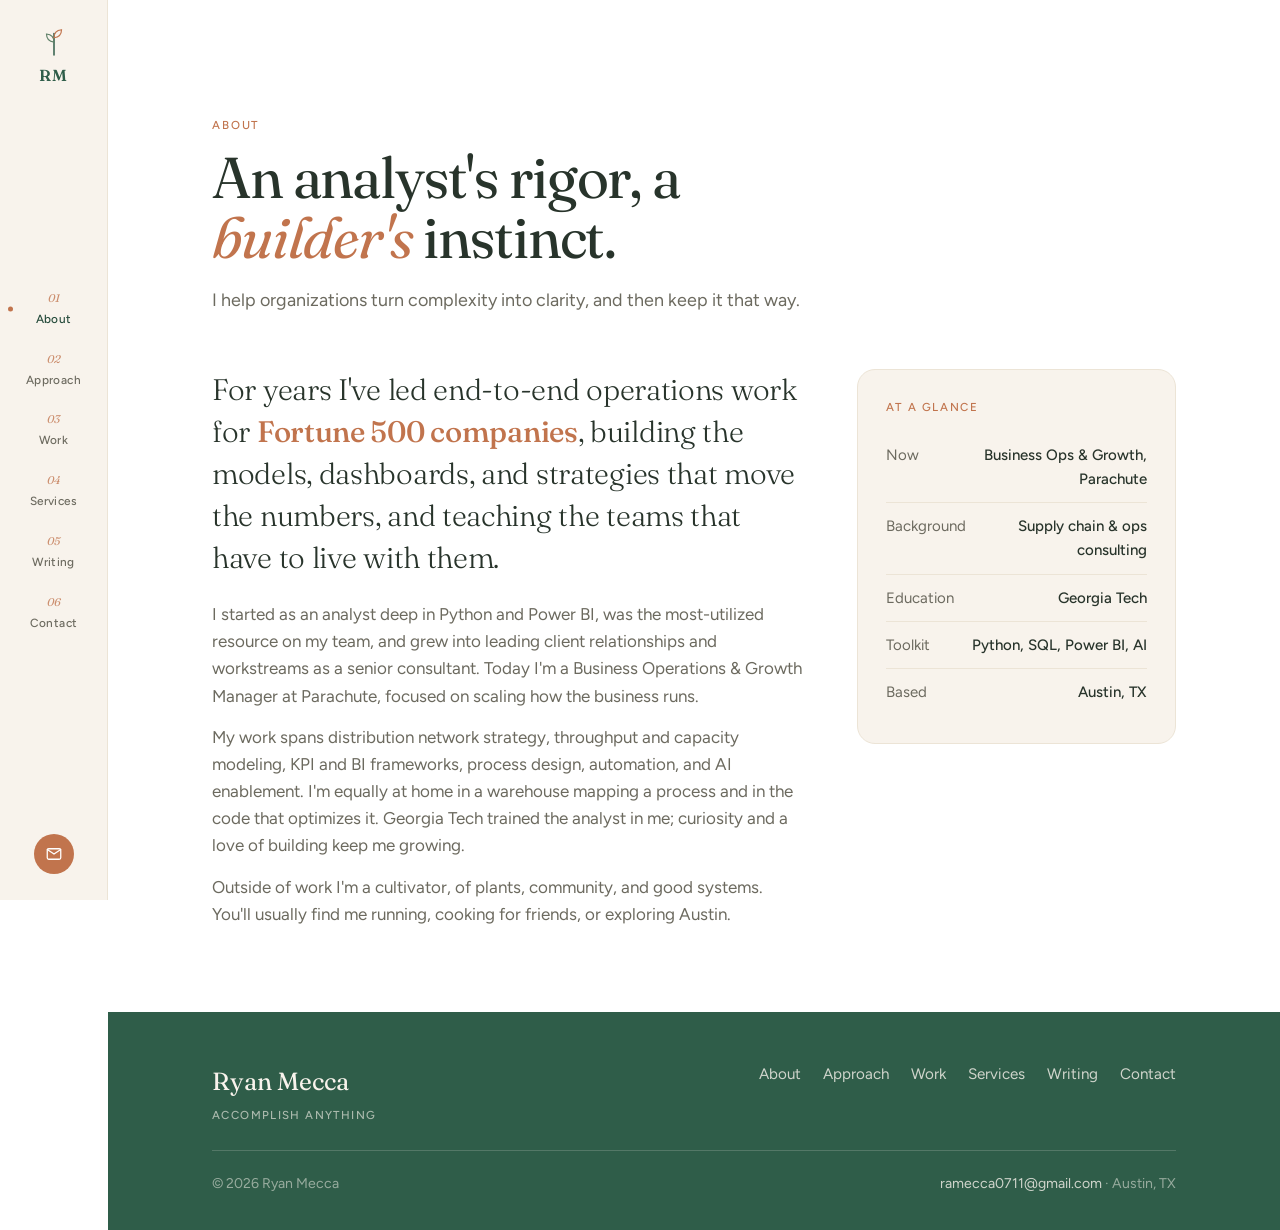
==== about.html @ 759ca228 "Split into multi-page site with side-rail nav + Approach page Pages: Home, About, Approach, Work, Se" ====
<!DOCTYPE html>
<html lang="en">
<head>
<meta charset="UTF-8" />
<meta name="viewport" content="width=device-width, initial-scale=1.0" />
<title>About | Ryan Mecca</title>
<meta name="description" content="Ryan Mecca: an analyst's rigor and a builder's instinct. Supply chain and operations consultant, now Business Operations & Growth Manager at Parachute." />
<link rel="preconnect" href="https://fonts.googleapis.com" />
<link rel="preconnect" href="https://fonts.gstatic.com" crossorigin />
<link href="https://fonts.googleapis.com/css2?family=Fraunces:ital,opsz,wght@0,9..144,300..600;1,9..144,300..500&family=Figtree:wght@300..600&display=swap" rel="stylesheet" />
<link rel="stylesheet" href="styles.css" />
</head>
<body>
<main class="page">
  <section>
    <div class="inner">
      <div class="phead sr">
        <span class="kicker label">About</span>
        <h1>An analyst's rigor, a <em>builder's</em> instinct.</h1>
        <p>I help organizations turn complexity into clarity, and then keep it that way.</p>
      </div>
      <div class="about-grid" style="margin-top:54px">
        <div class="sr">
          <p class="about-lead">
            For years I've led end-to-end operations work for <b>Fortune 500 companies</b>, building the
            models, dashboards, and strategies that move the numbers, and teaching the teams that have to
            live with them.
          </p>
          <div class="about-body">
            <p>I started as an analyst deep in Python and Power BI, was the most-utilized resource on my team,
            and grew into leading client relationships and workstreams as a senior consultant. Today I'm a
            Business Operations &amp; Growth Manager at Parachute, focused on scaling how the business runs.</p>
            <p>My work spans distribution network strategy, throughput and capacity modeling, KPI and BI
            frameworks, process design, automation, and AI enablement. I'm equally at home in a warehouse
            mapping a process and in the code that optimizes it. Georgia Tech trained the analyst in me;
            curiosity and a love of building keep me growing.</p>
            <p>Outside of work I'm a cultivator, of plants, community, and good systems. You'll usually find me
            running, cooking for friends, or exploring Austin.</p>
          </div>
        </div>
        <div class="about-card sr">
          <h4>At a glance</h4>
          <ul>
            <li><span>Now</span><span>Business Ops &amp; Growth, Parachute</span></li>
            <li><span>Background</span><span>Supply chain &amp; ops consulting</span></li>
            <li><span>Education</span><span>Georgia Tech</span></li>
            <li><span>Toolkit</span><span>Python, SQL, Power BI, AI</span></li>
            <li><span>Based</span><span>Austin, TX</span></li>
          </ul>
        </div>
      </div>
    </div>
  </section>
</main>
<script src="site.js"></script>
</body>
</html>
---- styles.css ----
:root {
  --bg: #ffffff;
  --cream: #f8f3ec;
  --cream-2: #f1e8da;
  --ink: #28342b;
  --muted: #6c6a5f;
  --green: #2f5d49;
  --green-700: #244a3a;
  --clay: #c1744d;
  --clay-700: #a55f3c;
  --clay-soft: #f5e4d6;
  --line: #ece4d6;
  --radius: 18px;
  --radius-lg: 26px;
  --rail: 108px;
  --maxw: 1060px;
}
* { margin: 0; padding: 0; box-sizing: border-box; }
html { scroll-behavior: smooth; }
body { background: var(--bg); color: var(--ink); font-family: "Figtree", sans-serif; font-size: 17px; line-height: 1.6; -webkit-font-smoothing: antialiased; overflow-x: hidden; }
::selection { background: var(--clay-soft); color: var(--green-700); }
a { color: inherit; text-decoration: none; }
img { max-width: 100%; display: block; }
.serif { font-family: "Fraunces", serif; }
.label { font-weight: 500; font-size: 0.72rem; letter-spacing: 0.16em; text-transform: uppercase; }

/* ---------- SIDE RAIL ---------- */
#rail {
  position: fixed; top: 0; left: 0; bottom: 0; width: var(--rail); z-index: 100;
  background: var(--cream); border-right: 1px solid var(--line);
  display: flex; flex-direction: column; align-items: center; padding: 26px 0;
}
.rail-logo { display: flex; flex-direction: column; align-items: center; gap: 7px; }
.rail-logo svg { width: 24px; height: 30px; }
.rail-logo .rm { font-family: "Fraunces", serif; font-weight: 600; font-size: 1rem; color: var(--green); letter-spacing: 0.04em; }
.rail-nav { flex: 1; display: flex; flex-direction: column; justify-content: center; gap: 22px; }
.rail-nav a { display: flex; flex-direction: column; align-items: center; gap: 2px; color: var(--muted); transition: color .2s ease; position: relative; }
.rail-nav a .rn-n { font-family: "Fraunces", serif; font-style: italic; font-size: 0.7rem; color: var(--clay); opacity: .8; }
.rail-nav a .rn-l { font-size: 0.74rem; font-weight: 500; letter-spacing: 0.03em; }
.rail-nav a:hover { color: var(--green-700); }
.rail-nav a.active { color: var(--green-700); }
.rail-nav a.active::before { content: ""; position: absolute; left: -18px; top: 50%; transform: translateY(-50%); width: 5px; height: 5px; border-radius: 50%; background: var(--clay); }
.rail-cta { width: 40px; height: 40px; border-radius: 50%; background: var(--clay); color: #fff; display: flex; align-items: center; justify-content: center; transition: background .2s ease; }
.rail-cta:hover { background: var(--clay-700); }
.rail-cta svg { width: 18px; height: 18px; }
.rail-toggle { display: none; }

/* ---------- PAGE SHELL ---------- */
.page { margin-left: var(--rail); }
.inner { max-width: var(--maxw); margin: 0 auto; padding: 0 48px; }
.page > section, .page > .band { padding: 84px 0; }
.page > section:first-child { padding-top: 116px; }

/* page header */
.phead { max-width: 60ch; }
.phead .kicker { color: var(--clay); margin-bottom: 14px; display: block; }
.phead h1 { font-family: "Fraunces", serif; font-weight: 400; font-size: clamp(2.3rem, 4.6vw, 3.6rem); letter-spacing: -0.02em; line-height: 1.04; }
.phead h1 em { font-style: italic; color: var(--clay); }
.phead p { color: var(--muted); margin-top: 18px; font-size: 1.12rem; }

.sec-head { margin-bottom: 44px; max-width: 56ch; }
.sec-head .kicker { color: var(--clay); margin-bottom: 12px; display: block; }
.sec-head h2 { font-family: "Fraunces", serif; font-weight: 400; font-size: clamp(1.8rem, 3.4vw, 2.5rem); letter-spacing: -0.02em; line-height: 1.1; }
.sec-head h2 em { font-style: italic; color: var(--clay); }
.sec-head p { color: var(--muted); margin-top: 14px; font-size: 1.06rem; }

/* reveal */
.sr { opacity: 0; transform: translateY(20px); transition: opacity .7s ease, transform .7s cubic-bezier(.2,.7,.2,1); }
.sr.in { opacity: 1; transform: translateY(0); }

/* buttons */
.btn { padding: 14px 28px; border-radius: 100px; font-weight: 500; font-size: 0.96rem; display: inline-flex; align-items: center; gap: 9px; transition: background .25s ease, color .25s ease, border-color .25s ease, transform .2s ease; }
.btn-primary { background: var(--clay); color: #fff; box-shadow: 0 8px 22px rgba(193,116,77,0.28); }
.btn-primary:hover { background: var(--clay-700); transform: translateY(-1px); }
.btn-ghost { color: var(--green-700); border: 1px solid var(--line); }
.btn-ghost:hover { border-color: var(--green); }

/* ---------- HERO (home) ---------- */
.hero { padding-top: 116px; }
.hero-grid { display: grid; grid-template-columns: 1.1fr 0.9fr; gap: 56px; align-items: center; }
.hi { color: var(--clay); margin-bottom: 18px; }
.hero h1 { font-family: "Fraunces", serif; font-weight: 400; font-size: clamp(2.5rem, 4.6vw, 4rem); line-height: 1.05; letter-spacing: -0.02em; }
.hero h1 em { font-style: italic; color: var(--clay); }
.hero-sub { margin-top: 22px; max-width: 42ch; font-size: 1.12rem; color: var(--muted); }
.hero-actions { margin-top: 32px; display: flex; gap: 14px; flex-wrap: wrap; align-items: center; }
.portrait { position: relative; }
.portrait .frame { aspect-ratio: 4 / 5; border-radius: var(--radius-lg); overflow: hidden; background: linear-gradient(150deg, var(--cream), var(--clay-soft)); display: flex; flex-direction: column; align-items: center; justify-content: center; gap: 10px; box-shadow: 0 30px 60px rgba(40,52,43,0.10); }
.portrait .frame .mono { font-family: "Fraunces", serif; font-size: 3.4rem; color: var(--green); opacity: 0.5; }
.portrait .frame .hint { color: var(--muted); font-size: 0.86rem; }
.portrait .badge { position: absolute; left: -22px; bottom: 30px; background: #fff; border: 1px solid var(--line); border-radius: 100px; padding: 10px 18px; display: flex; align-items: center; gap: 10px; box-shadow: 0 12px 28px rgba(40,52,43,0.10); font-size: 0.9rem; font-weight: 500; }
.portrait .badge .dot { width: 9px; height: 9px; border-radius: 50%; background: var(--clay); }
.proof { margin-top: 52px; display: flex; flex-wrap: wrap; gap: 10px 26px; color: var(--muted); font-size: 0.9rem; align-items: center; }
.proof b { color: var(--green-700); font-weight: 600; }
.proof .sep { width: 4px; height: 4px; border-radius: 50%; background: var(--line); }
.home-teaser { margin-top: 18px; }
.home-teaser a { color: var(--clay-700); font-weight: 500; border-bottom: 1px solid var(--clay-soft); }

/* ---------- WAYS ---------- */
.ways-grid { display: grid; grid-template-columns: 1fr 1fr; gap: 22px; }
.way { background: var(--cream); border: 1px solid var(--line); border-radius: var(--radius-lg); padding: 36px 34px; }
.way .ic { width: 46px; height: 46px; border-radius: 14px; display: flex; align-items: center; justify-content: center; margin-bottom: 18px; }
.way.a .ic { background: var(--clay-soft); color: var(--clay-700); }
.way.b .ic { background: #e4eee7; color: var(--green); }
.way .ic svg { width: 24px; height: 24px; }
.way h3 { font-family: "Fraunces", serif; font-weight: 500; font-size: 1.5rem; margin-bottom: 10px; }
.way p { color: var(--muted); }
.way .tag { display: inline-block; margin-top: 15px; font-size: 0.82rem; color: var(--green-700); background: #e4eee7; padding: 5px 13px; border-radius: 100px; font-weight: 500; }
.way.a .tag { color: var(--clay-700); background: var(--clay-soft); }

/* ---------- APPROACH PILLARS ---------- */
.pillars { display: grid; grid-template-columns: repeat(3, 1fr); gap: 22px; }
.pillar { background: var(--bg); border: 1px solid var(--line); border-radius: var(--radius); padding: 32px 28px; }
.pillar .pn { font-family: "Fraunces", serif; font-style: italic; color: var(--clay); font-size: 1.1rem; }
.pillar h3 { font-family: "Fraunces", serif; font-weight: 500; font-size: 1.4rem; margin: 10px 0 10px; }
.pillar p { color: var(--muted); font-size: 0.96rem; }
@media (max-width: 820px) { .pillars { grid-template-columns: 1fr; } }

/* ---------- ABOUT ---------- */
.about-grid { display: grid; grid-template-columns: 1.3fr 0.7fr; gap: 52px; align-items: start; }
.about-lead { font-family: "Fraunces", serif; font-weight: 300; font-size: clamp(1.4rem,2.4vw,1.85rem); line-height: 1.42; letter-spacing: -0.01em; }
.about-lead b { font-weight: 500; color: var(--clay); }
.about-body { color: var(--muted); margin-top: 22px; }
.about-body p + p { margin-top: 14px; }
.about-card { background: var(--cream); border: 1px solid var(--line); border-radius: var(--radius); padding: 28px; }
.about-card h4 { font-size: 0.72rem; letter-spacing: 0.14em; text-transform: uppercase; color: var(--clay); margin-bottom: 16px; font-weight: 500; }
.about-card li { list-style: none; padding: 11px 0; border-bottom: 1px solid var(--line); display: flex; justify-content: space-between; gap: 14px; font-size: 0.94rem; }
.about-card li:last-child { border-bottom: none; }
.about-card li span:first-child { color: var(--muted); }
.about-card li span:last-child { font-weight: 500; text-align: right; }

/* ---------- WORK CARDS ---------- */
.work-sub { color: var(--clay); font-weight: 500; letter-spacing: 0.1em; text-transform: uppercase; font-size: 0.72rem; margin: 0 0 20px; }
.cards { display: grid; grid-template-columns: repeat(3, 1fr); gap: 20px; }
.cards + .work-sub { margin-top: 50px; }
.card { background: var(--bg); border: 1px solid var(--line); border-radius: var(--radius); padding: 28px 26px; display: flex; flex-direction: column; gap: 13px; transition: transform .3s ease, box-shadow .3s ease; min-height: 235px; }
.card:hover { transform: translateY(-5px); box-shadow: 0 18px 38px rgba(40,52,43,0.10); }
.card .tag { font-size: 0.69rem; letter-spacing: 0.1em; text-transform: uppercase; color: var(--clay); font-weight: 500; }
.card h3 { font-family: "Fraunces", serif; font-weight: 500; font-size: 1.45rem; line-height: 1.05; }
.card p { font-size: 0.94rem; color: var(--muted); flex: 1; }
.card .chips { display: flex; flex-wrap: wrap; gap: 6px; }
.card .metric { font-size: 0.73rem; background: var(--cream-2); color: var(--green-700); padding: 4px 10px; border-radius: 100px; }
.card .soon { font-size: 0.73rem; color: var(--muted); border: 1px dashed var(--line); padding: 4px 10px; border-radius: 100px; align-self: flex-start; }

/* ---------- SERVICES ---------- */
.svc-grid { display: grid; grid-template-columns: repeat(3, 1fr); gap: 18px; }
.svc { background: var(--bg); border: 1px solid var(--line); border-radius: var(--radius); padding: 30px 28px; transition: background .3s ease, transform .3s ease; }
.svc:hover { background: var(--cream); transform: translateY(-3px); }
.svc .n { font-family: "Fraunces", serif; font-style: italic; color: var(--clay); font-size: 1rem; }
.svc h3 { font-family: "Fraunces", serif; font-weight: 500; font-size: 1.25rem; margin: 8px 0 8px; }
.svc p { color: var(--muted); font-size: 0.93rem; }

/* ---------- WRITING ---------- */
.band-green { background: var(--green); color: var(--cream); border-radius: var(--radius-lg); padding: 52px 48px; }
.band-green .sec-head .kicker { color: var(--clay-soft); }
.band-green .sec-head h2 { color: #fdfbf6; }
.band-green .sec-head h2 em { color: var(--clay-soft); }
.wr-grid { display: grid; grid-template-columns: 1.15fr 0.85fr; gap: 50px; align-items: start; }
.wr-col h4 { font-size: 0.72rem; letter-spacing: 0.14em; text-transform: uppercase; color: var(--clay-soft); margin-bottom: 18px; font-weight: 500; }
.post { padding: 20px 0; border-top: 1px solid rgba(248,243,236,0.18); }
.post:first-of-type { border-top: none; padding-top: 0; }
.post h5 { font-family: "Fraunces", serif; font-weight: 500; font-size: 1.25rem; margin-bottom: 5px; }
.post p { font-size: 0.92rem; color: rgba(248,243,236,0.74); }
.post .meta { font-size: 0.72rem; letter-spacing: 0.06em; text-transform: uppercase; color: rgba(248,243,236,0.5); margin-top: 7px; display: inline-block; }
.res { display: block; padding: 15px 0; border-top: 1px solid rgba(248,243,236,0.18); transition: color .2s; }
.res:first-of-type { border-top: none; padding-top: 0; }
.res:hover .rt { color: #fff; }
.res .rt { font-weight: 500; }
.res .rd { font-size: 0.87rem; color: rgba(248,243,236,0.64); margin-top: 3px; }

/* ---------- CONTACT ---------- */
.contact-grid { display: grid; grid-template-columns: 1fr 1.1fr; gap: 52px; align-items: start; }
.contact-direct .label { color: var(--muted); display: block; margin-bottom: 6px; }
.contact-direct a { font-family: "Fraunces", serif; font-size: 1.3rem; color: var(--green-700); border-bottom: 1px solid var(--clay); }
form { display: grid; gap: 15px; }
.field { display: grid; gap: 7px; }
.field .label { color: var(--muted); }
.field input, .field textarea, .field select { background: var(--bg); border: 1px solid var(--line); border-radius: 12px; padding: 13px 15px; font-family: inherit; font-size: 1rem; color: var(--ink); transition: border-color .2s ease, box-shadow .2s ease; }
.field input:focus, .field textarea:focus, .field select:focus { outline: none; border-color: var(--clay); box-shadow: 0 0 0 3px rgba(193,116,77,0.14); }
.field textarea { resize: vertical; min-height: 130px; }
.form-row { display: grid; grid-template-columns: 1fr 1fr; gap: 15px; }
form button { justify-self: start; background: var(--clay); color: #fff; border: none; padding: 14px 32px; border-radius: 100px; font-family: inherit; font-size: 0.98rem; font-weight: 500; cursor: pointer; transition: background .25s ease; }
form button:hover { background: var(--clay-700); }
.form-note { font-size: 0.84rem; color: var(--muted); }

/* ---------- FOOTER ---------- */
#site-foot { margin-left: var(--rail); background: var(--green); color: var(--cream); padding: 50px 0 34px; }
#site-foot .inner { display: flex; flex-direction: column; gap: 22px; }
.foot-row { display: flex; justify-content: space-between; align-items: flex-start; gap: 26px; flex-wrap: wrap; padding-bottom: 26px; border-bottom: 1px solid rgba(248,243,236,0.18); }
.foot-brand .name { font-family: "Fraunces", serif; font-size: 1.55rem; }
.foot-brand .tag { color: rgba(248,243,236,0.62); margin-top: 4px; letter-spacing: 0.12em; }
.foot-nav { display: flex; gap: 22px; flex-wrap: wrap; }
.foot-nav a { color: rgba(248,243,236,0.8); transition: color .2s; font-size: 0.95rem; }
.foot-nav a:hover { color: #fff; }
.foot-meta { display: flex; justify-content: space-between; gap: 14px; flex-wrap: wrap; color: rgba(248,243,236,0.52); font-size: 0.88rem; }
.foot-meta a { color: rgba(248,243,236,0.8); }

/* ---------- RESPONSIVE ---------- */
@media (max-width: 980px) { .cards, .svc-grid { grid-template-columns: 1fr 1fr; } .about-grid, .contact-grid, .wr-grid, .ways-grid { grid-template-columns: 1fr; gap: 36px; } }
@media (max-width: 860px) {
  :root { --rail: 0px; }
  #rail { flex-direction: row; bottom: auto; height: 62px; width: 100%; padding: 0 22px; justify-content: space-between; align-items: center; }
  .rail-nav { position: fixed; top: 62px; left: 0; right: 0; background: var(--cream); border-bottom: 1px solid var(--line); flex-direction: column; justify-content: flex-start; gap: 0; padding: 8px 22px 18px; transform: translateY(-12px); opacity: 0; pointer-events: none; transition: opacity .25s ease, transform .25s ease; }
  body.menu-open .rail-nav { opacity: 1; transform: translateY(0); pointer-events: auto; }
  .rail-nav a { flex-direction: row; gap: 10px; justify-content: flex-start; padding: 13px 0; border-bottom: 1px solid var(--line); width: 100%; }
  .rail-nav a.active::before { display: none; }
  .rail-cta { display: none; }
  .rail-toggle { display: inline-flex; background: none; border: none; color: var(--green-700); cursor: pointer; padding: 8px; }
  .rail-toggle svg { width: 24px; height: 24px; }
  .page { margin-left: 0; padding-top: 62px; }
  #site-foot { margin-left: 0; }
  .hero { padding-top: 40px; }
  .page > section:first-child { padding-top: 56px; }
  .hero-grid { grid-template-columns: 1fr; gap: 38px; }
  .portrait { max-width: 360px; } .portrait .badge { left: 14px; }
  .inner { padding: 0 26px; }
  .band-green { padding: 40px 28px; }
}
@media (max-width: 560px) { .cards, .svc-grid { grid-template-columns: 1fr; } .form-row { grid-template-columns: 1fr; } }
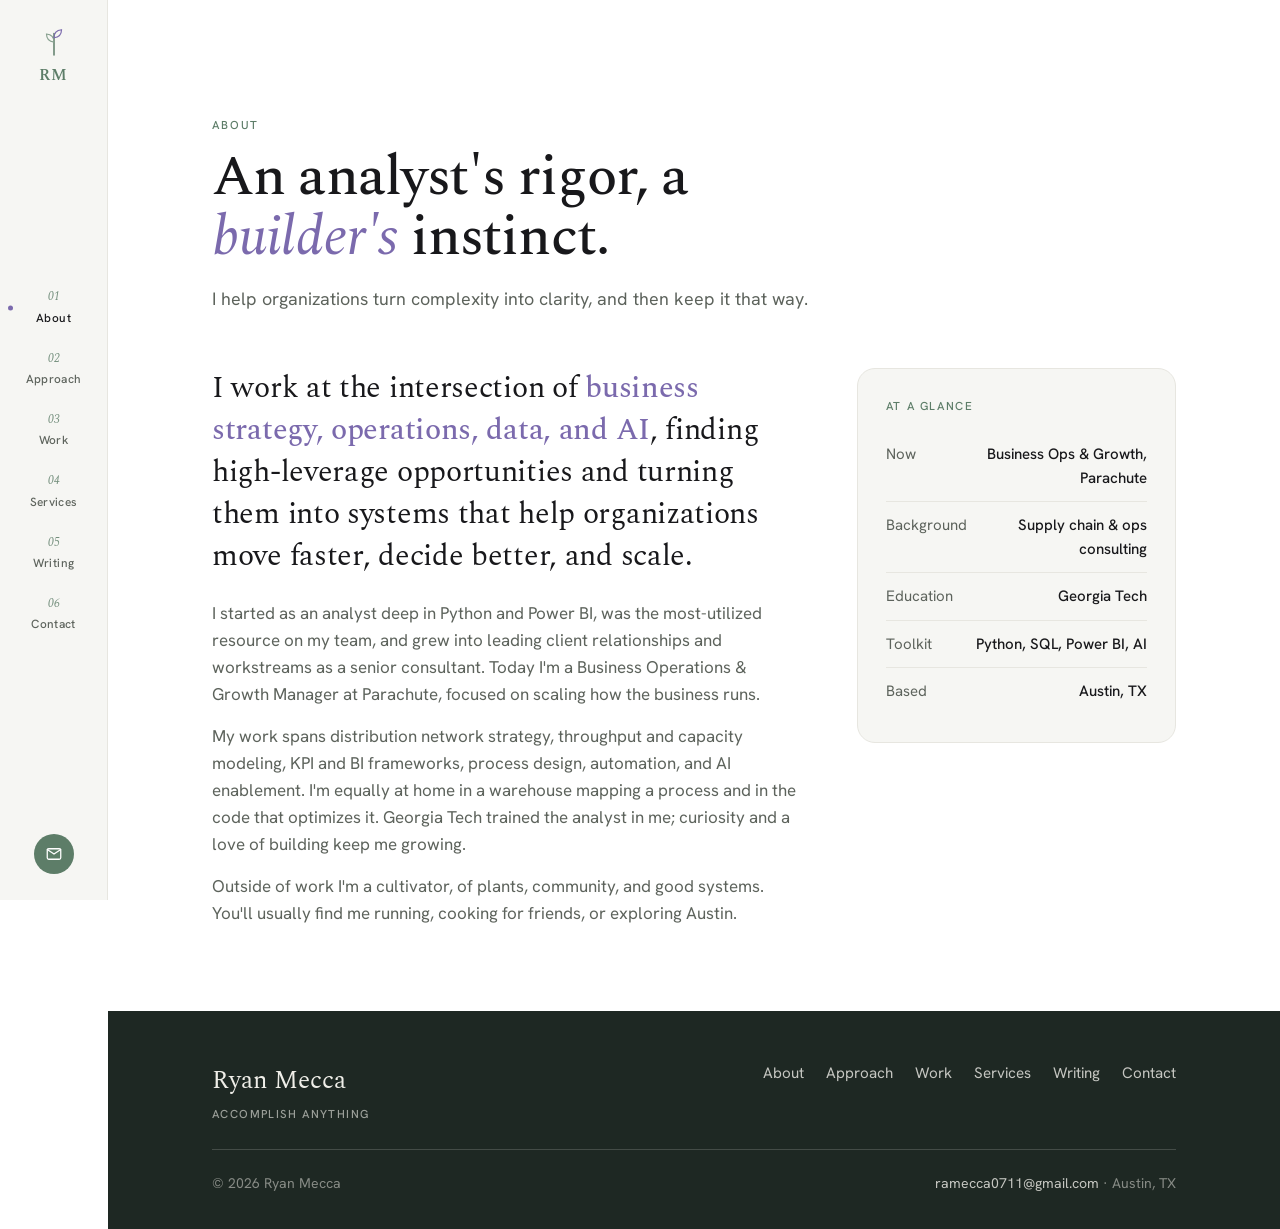
==== commit 16da662b: "New theme (ink & sage + lavender highlights), Spectral/Hanken fonts, judgment positioning Switch pal" ====
--- a/about.html
+++ b/about.html
@@ -7,7 +7,7 @@
 <meta name="description" content="Ryan Mecca: an analyst's rigor and a builder's instinct. Supply chain and operations consultant, now Business Operations & Growth Manager at Parachute." />
 <link rel="preconnect" href="https://fonts.googleapis.com" />
 <link rel="preconnect" href="https://fonts.gstatic.com" crossorigin />
-<link href="https://fonts.googleapis.com/css2?family=Fraunces:ital,opsz,wght@0,9..144,300..600;1,9..144,300..500&family=Figtree:wght@300..600&display=swap" rel="stylesheet" />
+<link href="https://fonts.googleapis.com/css2?family=Spectral:ital,wght@0,300;0,400;0,500;0,600;1,400;1,500&family=Hanken+Grotesk:wght@300..600&display=swap" rel="stylesheet" />
 <link rel="stylesheet" href="styles.css" />
 </head>
 <body>
@@ -22,9 +22,9 @@
       <div class="about-grid" style="margin-top:54px">
         <div class="sr">
           <p class="about-lead">
-            For years I've led end-to-end operations work for <b>Fortune 500 companies</b>, building the
-            models, dashboards, and strategies that move the numbers, and teaching the teams that have to
-            live with them.
+            I work at the intersection of <b>business strategy, operations, data, and AI</b>, finding
+            high-leverage opportunities and turning them into systems that help organizations move faster,
+            decide better, and scale.
           </p>
           <div class="about-body">
             <p>I started as an analyst deep in Python and Power BI, was the most-utilized resource on my team,
--- a/styles.css
+++ b/styles.css
@@ -1,15 +1,17 @@
 :root {
   --bg: #ffffff;
-  --cream: #f8f3ec;
-  --cream-2: #f1e8da;
-  --ink: #28342b;
-  --muted: #6c6a5f;
-  --green: #2f5d49;
-  --green-700: #244a3a;
-  --clay: #c1744d;
-  --clay-700: #a55f3c;
-  --clay-soft: #f5e4d6;
-  --line: #ece4d6;
+  --paper: #f6f6f3;
+  --paper-2: #ecebe4;
+  --ink: #18181b;
+  --muted: #5d635c;
+  --sage: #5d7d68;
+  --sage-700: #496552;
+  --sage-soft: #e7eee9;
+  --lav: #7b6aad;
+  --lav-700: #685a9a;
+  --lav-soft: #efebf6;
+  --dark: #1e2823;
+  --line: #e7e6e0;
   --radius: 18px;
   --radius-lg: 26px;
   --rail: 108px;
@@ -17,31 +19,31 @@
 }
 * { margin: 0; padding: 0; box-sizing: border-box; }
 html { scroll-behavior: smooth; }
-body { background: var(--bg); color: var(--ink); font-family: "Figtree", sans-serif; font-size: 17px; line-height: 1.6; -webkit-font-smoothing: antialiased; overflow-x: hidden; }
-::selection { background: var(--clay-soft); color: var(--green-700); }
+body { background: var(--bg); color: var(--ink); font-family: "Hanken Grotesk", sans-serif; font-size: 17px; line-height: 1.6; -webkit-font-smoothing: antialiased; overflow-x: hidden; }
+::selection { background: var(--lav-soft); color: var(--lav-700); }
 a { color: inherit; text-decoration: none; }
 img { max-width: 100%; display: block; }
-.serif { font-family: "Fraunces", serif; }
+.serif { font-family: "Spectral", serif; }
 .label { font-weight: 500; font-size: 0.72rem; letter-spacing: 0.16em; text-transform: uppercase; }
 
 /* ---------- SIDE RAIL ---------- */
 #rail {
   position: fixed; top: 0; left: 0; bottom: 0; width: var(--rail); z-index: 100;
-  background: var(--cream); border-right: 1px solid var(--line);
+  background: var(--paper); border-right: 1px solid var(--line);
   display: flex; flex-direction: column; align-items: center; padding: 26px 0;
 }
 .rail-logo { display: flex; flex-direction: column; align-items: center; gap: 7px; }
 .rail-logo svg { width: 24px; height: 30px; }
-.rail-logo .rm { font-family: "Fraunces", serif; font-weight: 600; font-size: 1rem; color: var(--green); letter-spacing: 0.04em; }
+.rail-logo .rm { font-family: "Spectral", serif; font-weight: 600; font-size: 1rem; color: var(--sage); letter-spacing: 0.04em; }
 .rail-nav { flex: 1; display: flex; flex-direction: column; justify-content: center; gap: 22px; }
 .rail-nav a { display: flex; flex-direction: column; align-items: center; gap: 2px; color: var(--muted); transition: color .2s ease; position: relative; }
-.rail-nav a .rn-n { font-family: "Fraunces", serif; font-style: italic; font-size: 0.7rem; color: var(--clay); opacity: .8; }
+.rail-nav a .rn-n { font-family: "Spectral", serif; font-style: italic; font-size: 0.72rem; color: var(--sage); opacity: .85; }
 .rail-nav a .rn-l { font-size: 0.74rem; font-weight: 500; letter-spacing: 0.03em; }
-.rail-nav a:hover { color: var(--green-700); }
-.rail-nav a.active { color: var(--green-700); }
-.rail-nav a.active::before { content: ""; position: absolute; left: -18px; top: 50%; transform: translateY(-50%); width: 5px; height: 5px; border-radius: 50%; background: var(--clay); }
-.rail-cta { width: 40px; height: 40px; border-radius: 50%; background: var(--clay); color: #fff; display: flex; align-items: center; justify-content: center; transition: background .2s ease; }
-.rail-cta:hover { background: var(--clay-700); }
+.rail-nav a:hover { color: var(--ink); }
+.rail-nav a.active { color: var(--ink); }
+.rail-nav a.active::before { content: ""; position: absolute; left: -18px; top: 50%; transform: translateY(-50%); width: 5px; height: 5px; border-radius: 50%; background: var(--lav); }
+.rail-cta { width: 40px; height: 40px; border-radius: 50%; background: var(--sage); color: #fff; display: flex; align-items: center; justify-content: center; transition: background .2s ease; }
+.rail-cta:hover { background: var(--sage-700); }
 .rail-cta svg { width: 18px; height: 18px; }
 .rail-toggle { display: none; }
 
@@ -51,17 +53,16 @@
 .page > section, .page > .band { padding: 84px 0; }
 .page > section:first-child { padding-top: 116px; }
 
-/* page header */
 .phead { max-width: 60ch; }
-.phead .kicker { color: var(--clay); margin-bottom: 14px; display: block; }
-.phead h1 { font-family: "Fraunces", serif; font-weight: 400; font-size: clamp(2.3rem, 4.6vw, 3.6rem); letter-spacing: -0.02em; line-height: 1.04; }
-.phead h1 em { font-style: italic; color: var(--clay); }
+.phead .kicker { color: var(--sage); margin-bottom: 14px; display: block; }
+.phead h1 { font-family: "Spectral", serif; font-weight: 500; font-size: clamp(2.3rem, 4.6vw, 3.5rem); letter-spacing: -0.015em; line-height: 1.06; }
+.phead h1 em { font-style: italic; font-weight: 400; color: var(--lav); }
 .phead p { color: var(--muted); margin-top: 18px; font-size: 1.12rem; }
 
 .sec-head { margin-bottom: 44px; max-width: 56ch; }
-.sec-head .kicker { color: var(--clay); margin-bottom: 12px; display: block; }
-.sec-head h2 { font-family: "Fraunces", serif; font-weight: 400; font-size: clamp(1.8rem, 3.4vw, 2.5rem); letter-spacing: -0.02em; line-height: 1.1; }
-.sec-head h2 em { font-style: italic; color: var(--clay); }
+.sec-head .kicker { color: var(--sage); margin-bottom: 12px; display: block; }
+.sec-head h2 { font-family: "Spectral", serif; font-weight: 500; font-size: clamp(1.8rem, 3.4vw, 2.45rem); letter-spacing: -0.015em; line-height: 1.12; }
+.sec-head h2 em { font-style: italic; font-weight: 400; color: var(--lav); }
 .sec-head p { color: var(--muted); margin-top: 14px; font-size: 1.06rem; }
 
 /* reveal */
@@ -70,141 +71,148 @@
 
 /* buttons */
 .btn { padding: 14px 28px; border-radius: 100px; font-weight: 500; font-size: 0.96rem; display: inline-flex; align-items: center; gap: 9px; transition: background .25s ease, color .25s ease, border-color .25s ease, transform .2s ease; }
-.btn-primary { background: var(--clay); color: #fff; box-shadow: 0 8px 22px rgba(193,116,77,0.28); }
-.btn-primary:hover { background: var(--clay-700); transform: translateY(-1px); }
-.btn-ghost { color: var(--green-700); border: 1px solid var(--line); }
-.btn-ghost:hover { border-color: var(--green); }
-
-/* ---------- HERO (home) ---------- */
+.btn-primary { background: var(--sage); color: #fff; box-shadow: 0 8px 22px rgba(93,125,104,0.26); }
+.btn-primary:hover { background: var(--sage-700); transform: translateY(-1px); }
+.btn-ghost { color: var(--ink); border: 1px solid var(--line); }
+.btn-ghost:hover { border-color: var(--sage); }
+
+/* ---------- HERO ---------- */
 .hero { padding-top: 116px; }
 .hero-grid { display: grid; grid-template-columns: 1.1fr 0.9fr; gap: 56px; align-items: center; }
-.hi { color: var(--clay); margin-bottom: 18px; }
-.hero h1 { font-family: "Fraunces", serif; font-weight: 400; font-size: clamp(2.5rem, 4.6vw, 4rem); line-height: 1.05; letter-spacing: -0.02em; }
-.hero h1 em { font-style: italic; color: var(--clay); }
-.hero-sub { margin-top: 22px; max-width: 42ch; font-size: 1.12rem; color: var(--muted); }
+.hi { color: var(--sage); margin-bottom: 18px; }
+.hero h1 { font-family: "Spectral", serif; font-weight: 500; font-size: clamp(2.5rem, 4.6vw, 4rem); line-height: 1.07; letter-spacing: -0.015em; }
+.hero h1 em { font-style: italic; font-weight: 400; color: var(--lav); }
+.hero-sub { margin-top: 22px; max-width: 44ch; font-size: 1.12rem; color: var(--muted); }
 .hero-actions { margin-top: 32px; display: flex; gap: 14px; flex-wrap: wrap; align-items: center; }
 .portrait { position: relative; }
-.portrait .frame { aspect-ratio: 4 / 5; border-radius: var(--radius-lg); overflow: hidden; background: linear-gradient(150deg, var(--cream), var(--clay-soft)); display: flex; flex-direction: column; align-items: center; justify-content: center; gap: 10px; box-shadow: 0 30px 60px rgba(40,52,43,0.10); }
-.portrait .frame .mono { font-family: "Fraunces", serif; font-size: 3.4rem; color: var(--green); opacity: 0.5; }
+.portrait .frame { aspect-ratio: 4 / 5; border-radius: var(--radius-lg); overflow: hidden; background: linear-gradient(155deg, var(--paper), var(--lav-soft)); display: flex; flex-direction: column; align-items: center; justify-content: center; gap: 10px; box-shadow: 0 30px 60px rgba(24,24,27,0.10); }
+.portrait .frame .mono { font-family: "Spectral", serif; font-size: 3.4rem; color: var(--sage); opacity: 0.55; }
 .portrait .frame .hint { color: var(--muted); font-size: 0.86rem; }
-.portrait .badge { position: absolute; left: -22px; bottom: 30px; background: #fff; border: 1px solid var(--line); border-radius: 100px; padding: 10px 18px; display: flex; align-items: center; gap: 10px; box-shadow: 0 12px 28px rgba(40,52,43,0.10); font-size: 0.9rem; font-weight: 500; }
-.portrait .badge .dot { width: 9px; height: 9px; border-radius: 50%; background: var(--clay); }
+.portrait .badge { position: absolute; left: -22px; bottom: 30px; background: #fff; border: 1px solid var(--line); border-radius: 100px; padding: 10px 18px; display: flex; align-items: center; gap: 10px; box-shadow: 0 12px 28px rgba(24,24,27,0.10); font-size: 0.9rem; font-weight: 500; }
+.portrait .badge .dot { width: 9px; height: 9px; border-radius: 50%; background: var(--lav); }
 .proof { margin-top: 52px; display: flex; flex-wrap: wrap; gap: 10px 26px; color: var(--muted); font-size: 0.9rem; align-items: center; }
-.proof b { color: var(--green-700); font-weight: 600; }
+.proof b { color: var(--ink); font-weight: 600; }
 .proof .sep { width: 4px; height: 4px; border-radius: 50%; background: var(--line); }
 .home-teaser { margin-top: 18px; }
-.home-teaser a { color: var(--clay-700); font-weight: 500; border-bottom: 1px solid var(--clay-soft); }
+.home-teaser a { color: var(--sage-700); font-weight: 500; border-bottom: 1px solid var(--sage-soft); }
+
+/* ---------- THESIS (home) ---------- */
+.thesis-sec .kicker { color: var(--sage); display: block; margin-bottom: 16px; }
+.thesis { font-family: "Spectral", serif; font-weight: 400; font-size: clamp(1.55rem, 3vw, 2.4rem); line-height: 1.3; letter-spacing: -0.015em; max-width: 30ch; }
+.thesis em { font-style: italic; color: var(--lav); }
+.thesis-foot { color: var(--muted); margin-top: 24px; max-width: 50ch; font-size: 1.08rem; }
 
 /* ---------- WAYS ---------- */
 .ways-grid { display: grid; grid-template-columns: 1fr 1fr; gap: 22px; }
-.way { background: var(--cream); border: 1px solid var(--line); border-radius: var(--radius-lg); padding: 36px 34px; }
+.way { background: var(--paper); border: 1px solid var(--line); border-radius: var(--radius-lg); padding: 36px 34px; }
 .way .ic { width: 46px; height: 46px; border-radius: 14px; display: flex; align-items: center; justify-content: center; margin-bottom: 18px; }
-.way.a .ic { background: var(--clay-soft); color: var(--clay-700); }
-.way.b .ic { background: #e4eee7; color: var(--green); }
+.way.a .ic { background: var(--sage-soft); color: var(--sage-700); }
+.way.b .ic { background: var(--lav-soft); color: var(--lav-700); }
 .way .ic svg { width: 24px; height: 24px; }
-.way h3 { font-family: "Fraunces", serif; font-weight: 500; font-size: 1.5rem; margin-bottom: 10px; }
+.way h3 { font-family: "Spectral", serif; font-weight: 500; font-size: 1.5rem; margin-bottom: 10px; }
 .way p { color: var(--muted); }
-.way .tag { display: inline-block; margin-top: 15px; font-size: 0.82rem; color: var(--green-700); background: #e4eee7; padding: 5px 13px; border-radius: 100px; font-weight: 500; }
-.way.a .tag { color: var(--clay-700); background: var(--clay-soft); }
+.way .tag { display: inline-block; margin-top: 15px; font-size: 0.82rem; padding: 5px 13px; border-radius: 100px; font-weight: 500; }
+.way.a .tag { color: var(--sage-700); background: var(--sage-soft); }
+.way.b .tag { color: var(--lav-700); background: var(--lav-soft); }
 
 /* ---------- APPROACH PILLARS ---------- */
 .pillars { display: grid; grid-template-columns: repeat(3, 1fr); gap: 22px; }
 .pillar { background: var(--bg); border: 1px solid var(--line); border-radius: var(--radius); padding: 32px 28px; }
-.pillar .pn { font-family: "Fraunces", serif; font-style: italic; color: var(--clay); font-size: 1.1rem; }
-.pillar h3 { font-family: "Fraunces", serif; font-weight: 500; font-size: 1.4rem; margin: 10px 0 10px; }
+.pillar .pn { font-family: "Spectral", serif; font-style: italic; color: var(--sage); font-size: 1.15rem; }
+.pillar h3 { font-family: "Spectral", serif; font-weight: 500; font-size: 1.4rem; margin: 10px 0 10px; }
 .pillar p { color: var(--muted); font-size: 0.96rem; }
 @media (max-width: 820px) { .pillars { grid-template-columns: 1fr; } }
 
 /* ---------- ABOUT ---------- */
 .about-grid { display: grid; grid-template-columns: 1.3fr 0.7fr; gap: 52px; align-items: start; }
-.about-lead { font-family: "Fraunces", serif; font-weight: 300; font-size: clamp(1.4rem,2.4vw,1.85rem); line-height: 1.42; letter-spacing: -0.01em; }
-.about-lead b { font-weight: 500; color: var(--clay); }
+.about-lead { font-family: "Spectral", serif; font-weight: 400; font-size: clamp(1.4rem,2.4vw,1.85rem); line-height: 1.42; letter-spacing: -0.01em; }
+.about-lead b { font-weight: 500; color: var(--lav); }
 .about-body { color: var(--muted); margin-top: 22px; }
 .about-body p + p { margin-top: 14px; }
-.about-card { background: var(--cream); border: 1px solid var(--line); border-radius: var(--radius); padding: 28px; }
-.about-card h4 { font-size: 0.72rem; letter-spacing: 0.14em; text-transform: uppercase; color: var(--clay); margin-bottom: 16px; font-weight: 500; }
+.about-card { background: var(--paper); border: 1px solid var(--line); border-radius: var(--radius); padding: 28px; }
+.about-card h4 { font-size: 0.72rem; letter-spacing: 0.14em; text-transform: uppercase; color: var(--sage); margin-bottom: 16px; font-weight: 500; }
 .about-card li { list-style: none; padding: 11px 0; border-bottom: 1px solid var(--line); display: flex; justify-content: space-between; gap: 14px; font-size: 0.94rem; }
 .about-card li:last-child { border-bottom: none; }
 .about-card li span:first-child { color: var(--muted); }
 .about-card li span:last-child { font-weight: 500; text-align: right; }
 
 /* ---------- WORK CARDS ---------- */
-.work-sub { color: var(--clay); font-weight: 500; letter-spacing: 0.1em; text-transform: uppercase; font-size: 0.72rem; margin: 0 0 20px; }
+.work-sub { color: var(--sage); font-weight: 500; letter-spacing: 0.1em; text-transform: uppercase; font-size: 0.72rem; margin: 0 0 20px; }
 .cards { display: grid; grid-template-columns: repeat(3, 1fr); gap: 20px; }
 .cards + .work-sub { margin-top: 50px; }
 .card { background: var(--bg); border: 1px solid var(--line); border-radius: var(--radius); padding: 28px 26px; display: flex; flex-direction: column; gap: 13px; transition: transform .3s ease, box-shadow .3s ease; min-height: 235px; }
-.card:hover { transform: translateY(-5px); box-shadow: 0 18px 38px rgba(40,52,43,0.10); }
-.card .tag { font-size: 0.69rem; letter-spacing: 0.1em; text-transform: uppercase; color: var(--clay); font-weight: 500; }
-.card h3 { font-family: "Fraunces", serif; font-weight: 500; font-size: 1.45rem; line-height: 1.05; }
+.card:hover { transform: translateY(-5px); box-shadow: 0 18px 38px rgba(24,24,27,0.09); }
+.card .tag { font-size: 0.69rem; letter-spacing: 0.1em; text-transform: uppercase; color: var(--sage); font-weight: 500; }
+.card h3 { font-family: "Spectral", serif; font-weight: 500; font-size: 1.45rem; line-height: 1.08; }
 .card p { font-size: 0.94rem; color: var(--muted); flex: 1; }
 .card .chips { display: flex; flex-wrap: wrap; gap: 6px; }
-.card .metric { font-size: 0.73rem; background: var(--cream-2); color: var(--green-700); padding: 4px 10px; border-radius: 100px; }
+.card .metric { font-size: 0.73rem; background: var(--paper-2); color: var(--sage-700); padding: 4px 10px; border-radius: 100px; }
 .card .soon { font-size: 0.73rem; color: var(--muted); border: 1px dashed var(--line); padding: 4px 10px; border-radius: 100px; align-self: flex-start; }
 
 /* ---------- SERVICES ---------- */
 .svc-grid { display: grid; grid-template-columns: repeat(3, 1fr); gap: 18px; }
 .svc { background: var(--bg); border: 1px solid var(--line); border-radius: var(--radius); padding: 30px 28px; transition: background .3s ease, transform .3s ease; }
-.svc:hover { background: var(--cream); transform: translateY(-3px); }
-.svc .n { font-family: "Fraunces", serif; font-style: italic; color: var(--clay); font-size: 1rem; }
-.svc h3 { font-family: "Fraunces", serif; font-weight: 500; font-size: 1.25rem; margin: 8px 0 8px; }
+.svc:hover { background: var(--paper); transform: translateY(-3px); }
+.svc .n { font-family: "Spectral", serif; font-style: italic; color: var(--sage); font-size: 1.05rem; }
+.svc h3 { font-family: "Spectral", serif; font-weight: 500; font-size: 1.25rem; margin: 8px 0 8px; }
 .svc p { color: var(--muted); font-size: 0.93rem; }
 
-/* ---------- WRITING ---------- */
-.band-green { background: var(--green); color: var(--cream); border-radius: var(--radius-lg); padding: 52px 48px; }
-.band-green .sec-head .kicker { color: var(--clay-soft); }
-.band-green .sec-head h2 { color: #fdfbf6; }
-.band-green .sec-head h2 em { color: var(--clay-soft); }
+/* ---------- WRITING (dark band) ---------- */
+.band-green { background: var(--dark); color: #efeee8; border-radius: var(--radius-lg); padding: 52px 48px; }
+.band-green .sec-head .kicker { color: var(--lav-soft); }
+.band-green .sec-head h2 { color: #fbfbf8; }
+.band-green .sec-head h2 em { color: var(--lav-soft); }
 .wr-grid { display: grid; grid-template-columns: 1.15fr 0.85fr; gap: 50px; align-items: start; }
-.wr-col h4 { font-size: 0.72rem; letter-spacing: 0.14em; text-transform: uppercase; color: var(--clay-soft); margin-bottom: 18px; font-weight: 500; }
-.post { padding: 20px 0; border-top: 1px solid rgba(248,243,236,0.18); }
+.wr-col h4 { font-size: 0.72rem; letter-spacing: 0.14em; text-transform: uppercase; color: var(--lav-soft); margin-bottom: 18px; font-weight: 500; }
+.post { padding: 20px 0; border-top: 1px solid rgba(239,238,232,0.18); }
 .post:first-of-type { border-top: none; padding-top: 0; }
-.post h5 { font-family: "Fraunces", serif; font-weight: 500; font-size: 1.25rem; margin-bottom: 5px; }
-.post p { font-size: 0.92rem; color: rgba(248,243,236,0.74); }
-.post .meta { font-size: 0.72rem; letter-spacing: 0.06em; text-transform: uppercase; color: rgba(248,243,236,0.5); margin-top: 7px; display: inline-block; }
-.res { display: block; padding: 15px 0; border-top: 1px solid rgba(248,243,236,0.18); transition: color .2s; }
+.post h5 { font-family: "Spectral", serif; font-weight: 500; font-size: 1.25rem; margin-bottom: 5px; }
+.post p { font-size: 0.92rem; color: rgba(239,238,232,0.72); }
+.post .meta { font-size: 0.72rem; letter-spacing: 0.06em; text-transform: uppercase; color: rgba(239,238,232,0.5); margin-top: 7px; display: inline-block; }
+.res { display: block; padding: 15px 0; border-top: 1px solid rgba(239,238,232,0.18); transition: color .2s; }
 .res:first-of-type { border-top: none; padding-top: 0; }
 .res:hover .rt { color: #fff; }
 .res .rt { font-weight: 500; }
-.res .rd { font-size: 0.87rem; color: rgba(248,243,236,0.64); margin-top: 3px; }
+.res .rd { font-size: 0.87rem; color: rgba(239,238,232,0.62); margin-top: 3px; }
 
 /* ---------- CONTACT ---------- */
 .contact-grid { display: grid; grid-template-columns: 1fr 1.1fr; gap: 52px; align-items: start; }
 .contact-direct .label { color: var(--muted); display: block; margin-bottom: 6px; }
-.contact-direct a { font-family: "Fraunces", serif; font-size: 1.3rem; color: var(--green-700); border-bottom: 1px solid var(--clay); }
+.contact-direct a { font-family: "Spectral", serif; font-size: 1.3rem; color: var(--ink); border-bottom: 1px solid var(--sage); }
 form { display: grid; gap: 15px; }
 .field { display: grid; gap: 7px; }
 .field .label { color: var(--muted); }
 .field input, .field textarea, .field select { background: var(--bg); border: 1px solid var(--line); border-radius: 12px; padding: 13px 15px; font-family: inherit; font-size: 1rem; color: var(--ink); transition: border-color .2s ease, box-shadow .2s ease; }
-.field input:focus, .field textarea:focus, .field select:focus { outline: none; border-color: var(--clay); box-shadow: 0 0 0 3px rgba(193,116,77,0.14); }
+.field input:focus, .field textarea:focus, .field select:focus { outline: none; border-color: var(--sage); box-shadow: 0 0 0 3px rgba(93,125,104,0.15); }
 .field textarea { resize: vertical; min-height: 130px; }
 .form-row { display: grid; grid-template-columns: 1fr 1fr; gap: 15px; }
-form button { justify-self: start; background: var(--clay); color: #fff; border: none; padding: 14px 32px; border-radius: 100px; font-family: inherit; font-size: 0.98rem; font-weight: 500; cursor: pointer; transition: background .25s ease; }
-form button:hover { background: var(--clay-700); }
+form button { justify-self: start; background: var(--sage); color: #fff; border: none; padding: 14px 32px; border-radius: 100px; font-family: inherit; font-size: 0.98rem; font-weight: 500; cursor: pointer; transition: background .25s ease; }
+form button:hover { background: var(--sage-700); }
 .form-note { font-size: 0.84rem; color: var(--muted); }
 
 /* ---------- FOOTER ---------- */
-#site-foot { margin-left: var(--rail); background: var(--green); color: var(--cream); padding: 50px 0 34px; }
+#site-foot { margin-left: var(--rail); background: var(--dark); color: #efeee8; padding: 50px 0 34px; }
 #site-foot .inner { display: flex; flex-direction: column; gap: 22px; }
-.foot-row { display: flex; justify-content: space-between; align-items: flex-start; gap: 26px; flex-wrap: wrap; padding-bottom: 26px; border-bottom: 1px solid rgba(248,243,236,0.18); }
-.foot-brand .name { font-family: "Fraunces", serif; font-size: 1.55rem; }
-.foot-brand .tag { color: rgba(248,243,236,0.62); margin-top: 4px; letter-spacing: 0.12em; }
+.foot-row { display: flex; justify-content: space-between; align-items: flex-start; gap: 26px; flex-wrap: wrap; padding-bottom: 26px; border-bottom: 1px solid rgba(239,238,232,0.18); }
+.foot-brand .name { font-family: "Spectral", serif; font-size: 1.55rem; }
+.foot-brand .tag { color: rgba(239,238,232,0.6); margin-top: 4px; letter-spacing: 0.12em; }
 .foot-nav { display: flex; gap: 22px; flex-wrap: wrap; }
-.foot-nav a { color: rgba(248,243,236,0.8); transition: color .2s; font-size: 0.95rem; }
+.foot-nav a { color: rgba(239,238,232,0.8); transition: color .2s; font-size: 0.95rem; }
 .foot-nav a:hover { color: #fff; }
-.foot-meta { display: flex; justify-content: space-between; gap: 14px; flex-wrap: wrap; color: rgba(248,243,236,0.52); font-size: 0.88rem; }
-.foot-meta a { color: rgba(248,243,236,0.8); }
+.foot-meta { display: flex; justify-content: space-between; gap: 14px; flex-wrap: wrap; color: rgba(239,238,232,0.5); font-size: 0.88rem; }
+.foot-meta a { color: rgba(239,238,232,0.8); }
 
 /* ---------- RESPONSIVE ---------- */
 @media (max-width: 980px) { .cards, .svc-grid { grid-template-columns: 1fr 1fr; } .about-grid, .contact-grid, .wr-grid, .ways-grid { grid-template-columns: 1fr; gap: 36px; } }
 @media (max-width: 860px) {
   :root { --rail: 0px; }
   #rail { flex-direction: row; bottom: auto; height: 62px; width: 100%; padding: 0 22px; justify-content: space-between; align-items: center; }
-  .rail-nav { position: fixed; top: 62px; left: 0; right: 0; background: var(--cream); border-bottom: 1px solid var(--line); flex-direction: column; justify-content: flex-start; gap: 0; padding: 8px 22px 18px; transform: translateY(-12px); opacity: 0; pointer-events: none; transition: opacity .25s ease, transform .25s ease; }
+  .rail-nav { position: fixed; top: 62px; left: 0; right: 0; background: var(--paper); border-bottom: 1px solid var(--line); flex-direction: column; justify-content: flex-start; gap: 0; padding: 8px 22px 18px; transform: translateY(-12px); opacity: 0; pointer-events: none; transition: opacity .25s ease, transform .25s ease; }
   body.menu-open .rail-nav { opacity: 1; transform: translateY(0); pointer-events: auto; }
   .rail-nav a { flex-direction: row; gap: 10px; justify-content: flex-start; padding: 13px 0; border-bottom: 1px solid var(--line); width: 100%; }
   .rail-nav a.active::before { display: none; }
   .rail-cta { display: none; }
-  .rail-toggle { display: inline-flex; background: none; border: none; color: var(--green-700); cursor: pointer; padding: 8px; }
+  .rail-toggle { display: inline-flex; background: none; border: none; color: var(--ink); cursor: pointer; padding: 8px; }
   .rail-toggle svg { width: 24px; height: 24px; }
   .page { margin-left: 0; padding-top: 62px; }
   #site-foot { margin-left: 0; }
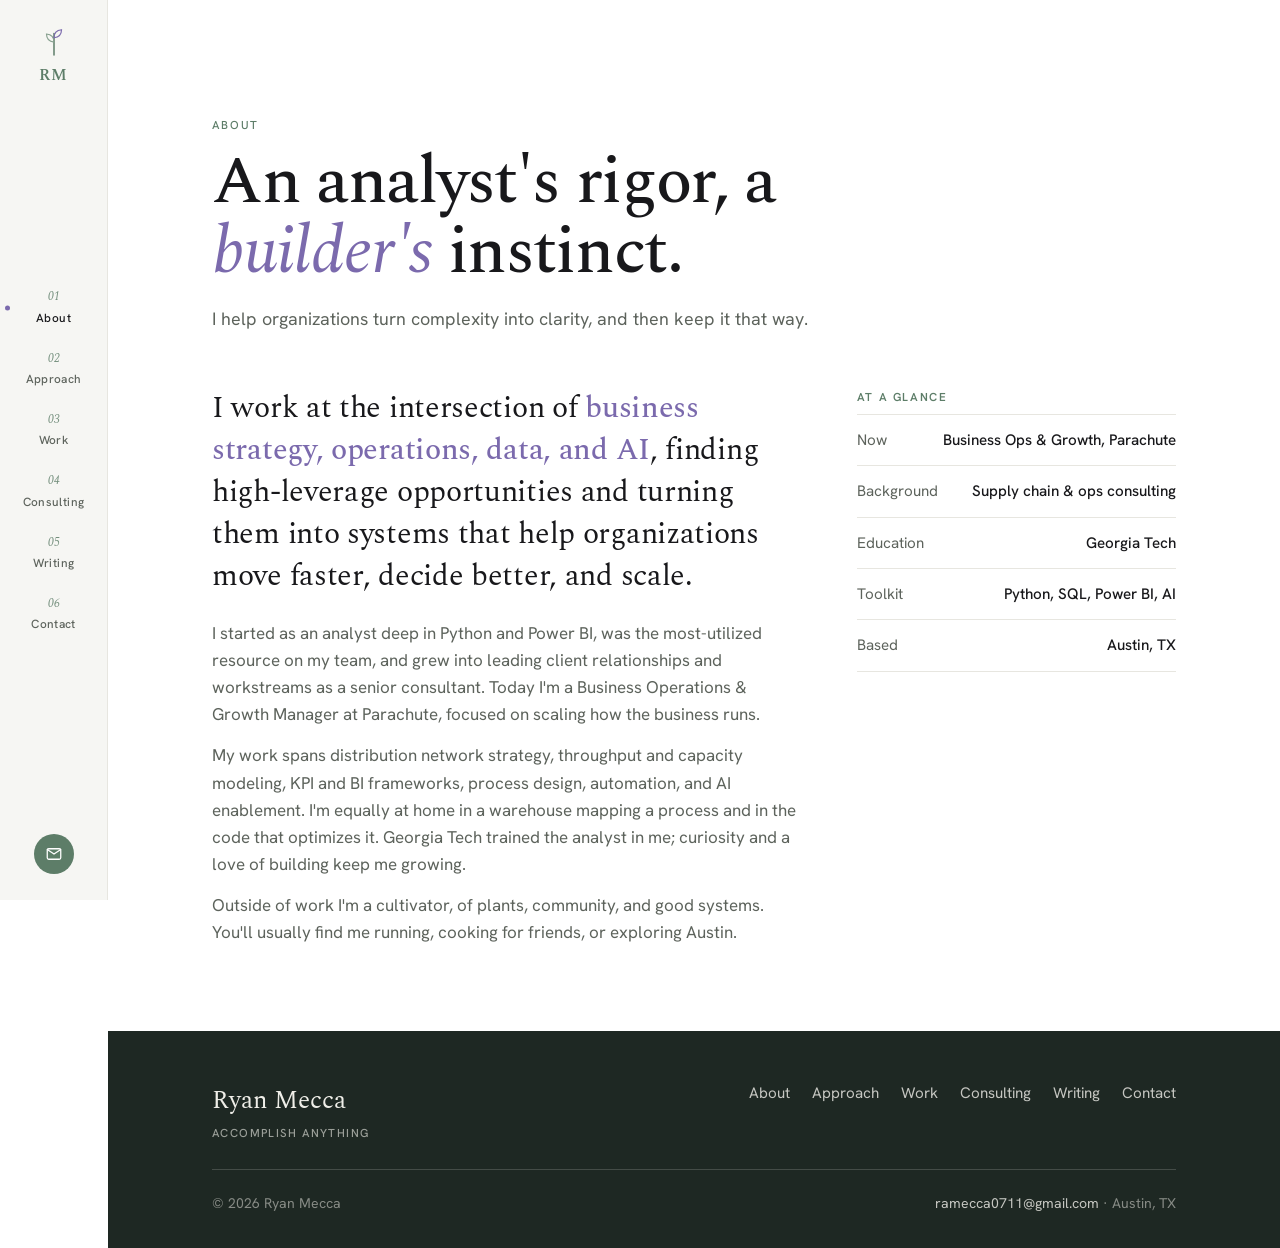
==== commit d1657f0a: "Editorial redesign: replace card grids with index lists, numerals, and rules Work -> numbered editor" ====
--- a/about.html
+++ b/about.html
@@ -38,7 +38,7 @@
             running, cooking for friends, or exploring Austin.</p>
           </div>
         </div>
-        <div class="about-card sr">
+        <div class="glance sr">
           <h4>At a glance</h4>
           <ul>
             <li><span>Now</span><span>Business Ops &amp; Growth, Parachute</span></li>
--- a/styles.css
+++ b/styles.css
@@ -55,7 +55,7 @@
 
 .phead { max-width: 60ch; }
 .phead .kicker { color: var(--sage); margin-bottom: 14px; display: block; }
-.phead h1 { font-family: "Spectral", serif; font-weight: 500; font-size: clamp(2.3rem, 4.6vw, 3.5rem); letter-spacing: -0.015em; line-height: 1.06; }
+.phead h1 { font-family: "Spectral", serif; font-weight: 500; font-size: clamp(2.5rem, 5.2vw, 4.2rem); letter-spacing: -0.02em; line-height: 1.04; }
 .phead h1 em { font-style: italic; font-weight: 400; color: var(--lav); }
 .phead p { color: var(--muted); margin-top: 18px; font-size: 1.12rem; }
 
@@ -201,6 +201,74 @@
 .foot-nav a:hover { color: #fff; }
 .foot-meta { display: flex; justify-content: space-between; gap: 14px; flex-wrap: wrap; color: rgba(239,238,232,0.5); font-size: 0.88rem; }
 .foot-meta a { color: rgba(239,238,232,0.8); }
+
+/* ---------- SERVICES / CONSULTING PAGE ---------- */
+.svc-points { list-style: none; margin-top: 2px; display: grid; gap: 11px; }
+.svc-points li { display: flex; gap: 11px; align-items: flex-start; font-size: 0.95rem; }
+.svc-points li::before { content: ""; flex: none; width: 7px; height: 7px; border-radius: 50%; background: var(--sage); margin-top: 8px; }
+.freecall { border-left: 2px solid var(--lav); padding: 6px 0 6px 26px; display: flex; justify-content: space-between; align-items: center; gap: 24px; flex-wrap: wrap; margin-bottom: 14px; }
+.freecall .fc-t { font-family: "Spectral", serif; font-size: 1.4rem; font-weight: 500; color: var(--ink); }
+.freecall p { color: var(--muted); font-size: 0.94rem; margin-top: 4px; max-width: 52ch; }
+.tiers { display: grid; grid-template-columns: repeat(3, 1fr); gap: 20px; }
+.tier { background: var(--bg); border: 1px solid var(--line); border-radius: var(--radius-lg); padding: 34px 30px; display: flex; flex-direction: column; transition: transform .3s ease, box-shadow .3s ease; }
+.tier:hover { transform: translateY(-4px); box-shadow: 0 18px 38px rgba(24,24,27,0.08); }
+.tier .tname { font-family: "Spectral", serif; font-weight: 500; font-size: 1.5rem; }
+.tier .price { color: var(--sage-700); font-weight: 600; margin: 8px 0 18px; }
+.tier .tdesc { color: var(--muted); font-size: 0.95rem; flex: 1; }
+.tier .ideal { margin-top: 20px; padding-top: 18px; border-top: 1px solid var(--line); }
+.tier .ideal .lbl { font-size: 0.68rem; letter-spacing: 0.12em; text-transform: uppercase; color: var(--sage); font-weight: 500; margin-bottom: 6px; display: block; }
+.tier .ideal p { color: var(--muted); font-size: 0.89rem; }
+.selective-note { margin-top: 30px; color: var(--muted); font-style: italic; font-family: "Spectral", serif; font-size: 1.12rem; max-width: 56ch; line-height: 1.45; }
+@media (max-width: 860px) { .tiers { grid-template-columns: 1fr; } .freecall { flex-direction: column; align-items: flex-start; } }
+
+/* ---------- EDITORIAL LAYOUTS ---------- */
+.egroup { font-size: 0.72rem; letter-spacing: 0.16em; text-transform: uppercase; color: var(--sage); font-weight: 600; margin: 0 0 4px; }
+.egroup.second { margin-top: 58px; }
+.eitem { display: grid; grid-template-columns: 54px minmax(0,1fr) 220px; gap: 30px; padding: 34px 0; border-top: 1px solid var(--line); align-items: start; transition: padding-left .3s ease; }
+.elist .eitem:last-child { border-bottom: 1px solid var(--line); }
+.eitem:hover { padding-left: 12px; }
+.eitem .enum { font-family: "Spectral", serif; font-style: italic; font-size: 1.3rem; color: var(--sage); padding-top: 8px; }
+.eitem h3 { font-family: "Spectral", serif; font-weight: 500; font-size: clamp(1.5rem, 2.6vw, 2rem); line-height: 1.04; letter-spacing: -0.02em; transition: color .25s ease; }
+.eitem:hover h3 { color: var(--lav); }
+.eitem .edesc { color: var(--muted); margin-top: 10px; max-width: 50ch; font-size: 0.98rem; }
+.eitem .emeta { text-align: right; padding-top: 8px; }
+.eitem .ecat { font-size: 0.69rem; letter-spacing: 0.12em; text-transform: uppercase; color: var(--sage); font-weight: 600; }
+.eitem .estats { margin-top: 10px; color: var(--muted); font-size: 0.86rem; line-height: 1.7; }
+.eitem .estats em { font-style: italic; color: var(--lav-700); }
+
+.numlist .nrow { display: grid; grid-template-columns: 150px 1fr; gap: 34px; padding: 42px 0; border-top: 1px solid var(--line); align-items: start; }
+.numlist .nrow:last-child { border-bottom: 1px solid var(--line); }
+.numlist .bignum { font-family: "Spectral", serif; font-weight: 400; font-size: clamp(3.2rem, 7vw, 5.4rem); line-height: 0.75; color: #c9d3cb; }
+.numlist .ntext h3 { font-family: "Spectral", serif; font-weight: 500; font-size: 1.55rem; margin-bottom: 10px; }
+.numlist .ntext p { color: var(--muted); max-width: 56ch; }
+
+.ways-ed { display: grid; grid-template-columns: 1fr 1fr; gap: 44px; margin-top: 6px; }
+.way-ed { border-top: 2px solid var(--ink); padding-top: 22px; }
+.way-ed.b { border-top-color: var(--lav); }
+.way-ed .wlabel { font-size: 0.72rem; letter-spacing: 0.14em; text-transform: uppercase; font-weight: 600; margin-bottom: 12px; }
+.way-ed.a .wlabel { color: var(--sage); }
+.way-ed.b .wlabel { color: var(--lav-700); }
+.way-ed h3 { font-family: "Spectral", serif; font-weight: 500; font-size: 1.5rem; margin-bottom: 10px; }
+.way-ed p { color: var(--muted); }
+
+.tier-list { margin-top: 4px; }
+.trow { display: grid; grid-template-columns: 1fr 200px; gap: 36px; padding: 32px 0; border-top: 1px solid var(--line); align-items: start; }
+.tier-list .trow:last-child { border-bottom: 1px solid var(--line); }
+.trow .tname { font-family: "Spectral", serif; font-weight: 500; font-size: 1.6rem; }
+.trow .tdesc { color: var(--muted); margin-top: 8px; max-width: 56ch; font-size: 0.96rem; }
+.trow .tideal { margin-top: 12px; font-size: 0.9rem; color: var(--muted); max-width: 56ch; }
+.trow .tideal b { display: block; color: var(--sage); font-weight: 600; font-size: 0.68rem; letter-spacing: 0.12em; text-transform: uppercase; margin-bottom: 3px; }
+.trow .tprice { text-align: right; font-family: "Spectral", serif; font-size: 1.4rem; color: var(--sage-700); font-weight: 500; }
+.trow .tprice small { display: block; font-family: "Hanken Grotesk", sans-serif; font-size: 0.66rem; letter-spacing: 0.1em; text-transform: uppercase; color: var(--muted); margin-bottom: 5px; font-weight: 600; }
+
+.help-block h4 { font-size: 0.72rem; letter-spacing: 0.14em; text-transform: uppercase; color: var(--sage); margin-bottom: 16px; font-weight: 600; }
+
+.glance h4 { font-size: 0.72rem; letter-spacing: 0.14em; text-transform: uppercase; color: var(--sage); margin-bottom: 8px; font-weight: 600; }
+.glance ul { list-style: none; }
+.glance li { display: flex; justify-content: space-between; gap: 14px; padding: 13px 0; border-bottom: 1px solid var(--line); font-size: 0.95rem; }
+.glance li:first-child { border-top: 1px solid var(--line); }
+.glance li span:first-child { color: var(--muted); }
+.glance li span:last-child { font-weight: 500; text-align: right; }
 
 /* ---------- RESPONSIVE ---------- */
 @media (max-width: 980px) { .cards, .svc-grid { grid-template-columns: 1fr 1fr; } .about-grid, .contact-grid, .wr-grid, .ways-grid { grid-template-columns: 1fr; gap: 36px; } }
@@ -224,3 +292,13 @@
   .band-green { padding: 40px 28px; }
 }
 @media (max-width: 560px) { .cards, .svc-grid { grid-template-columns: 1fr; } .form-row { grid-template-columns: 1fr; } }
+@media (max-width: 860px) {
+  .eitem { grid-template-columns: 1fr; gap: 8px; padding: 28px 0; }
+  .eitem .enum { padding-top: 0; }
+  .eitem .emeta { text-align: left; padding-top: 6px; }
+  .numlist .nrow { grid-template-columns: 1fr; gap: 8px; padding: 30px 0; }
+  .numlist .bignum { font-size: 3rem; }
+  .ways-ed { grid-template-columns: 1fr; gap: 30px; }
+  .trow { grid-template-columns: 1fr; gap: 10px; padding: 28px 0; }
+  .trow .tprice { text-align: left; }
+}
